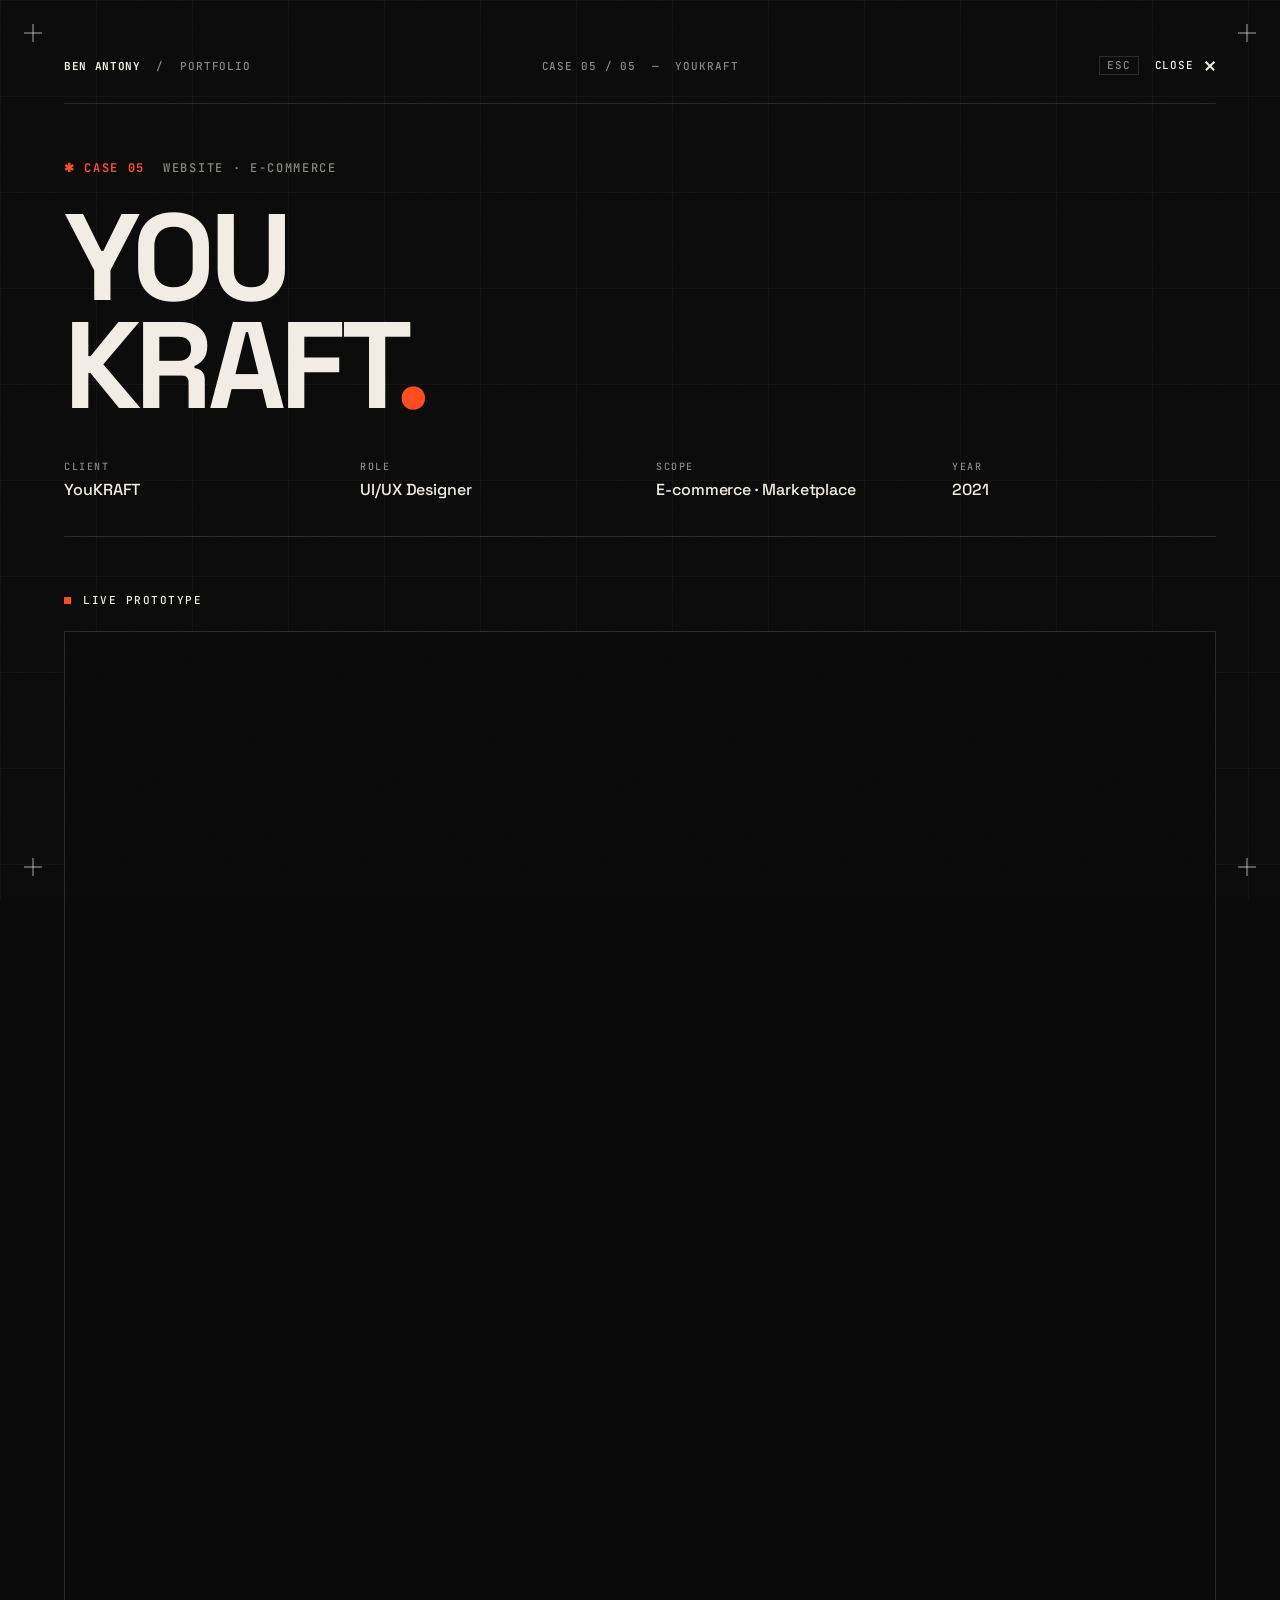
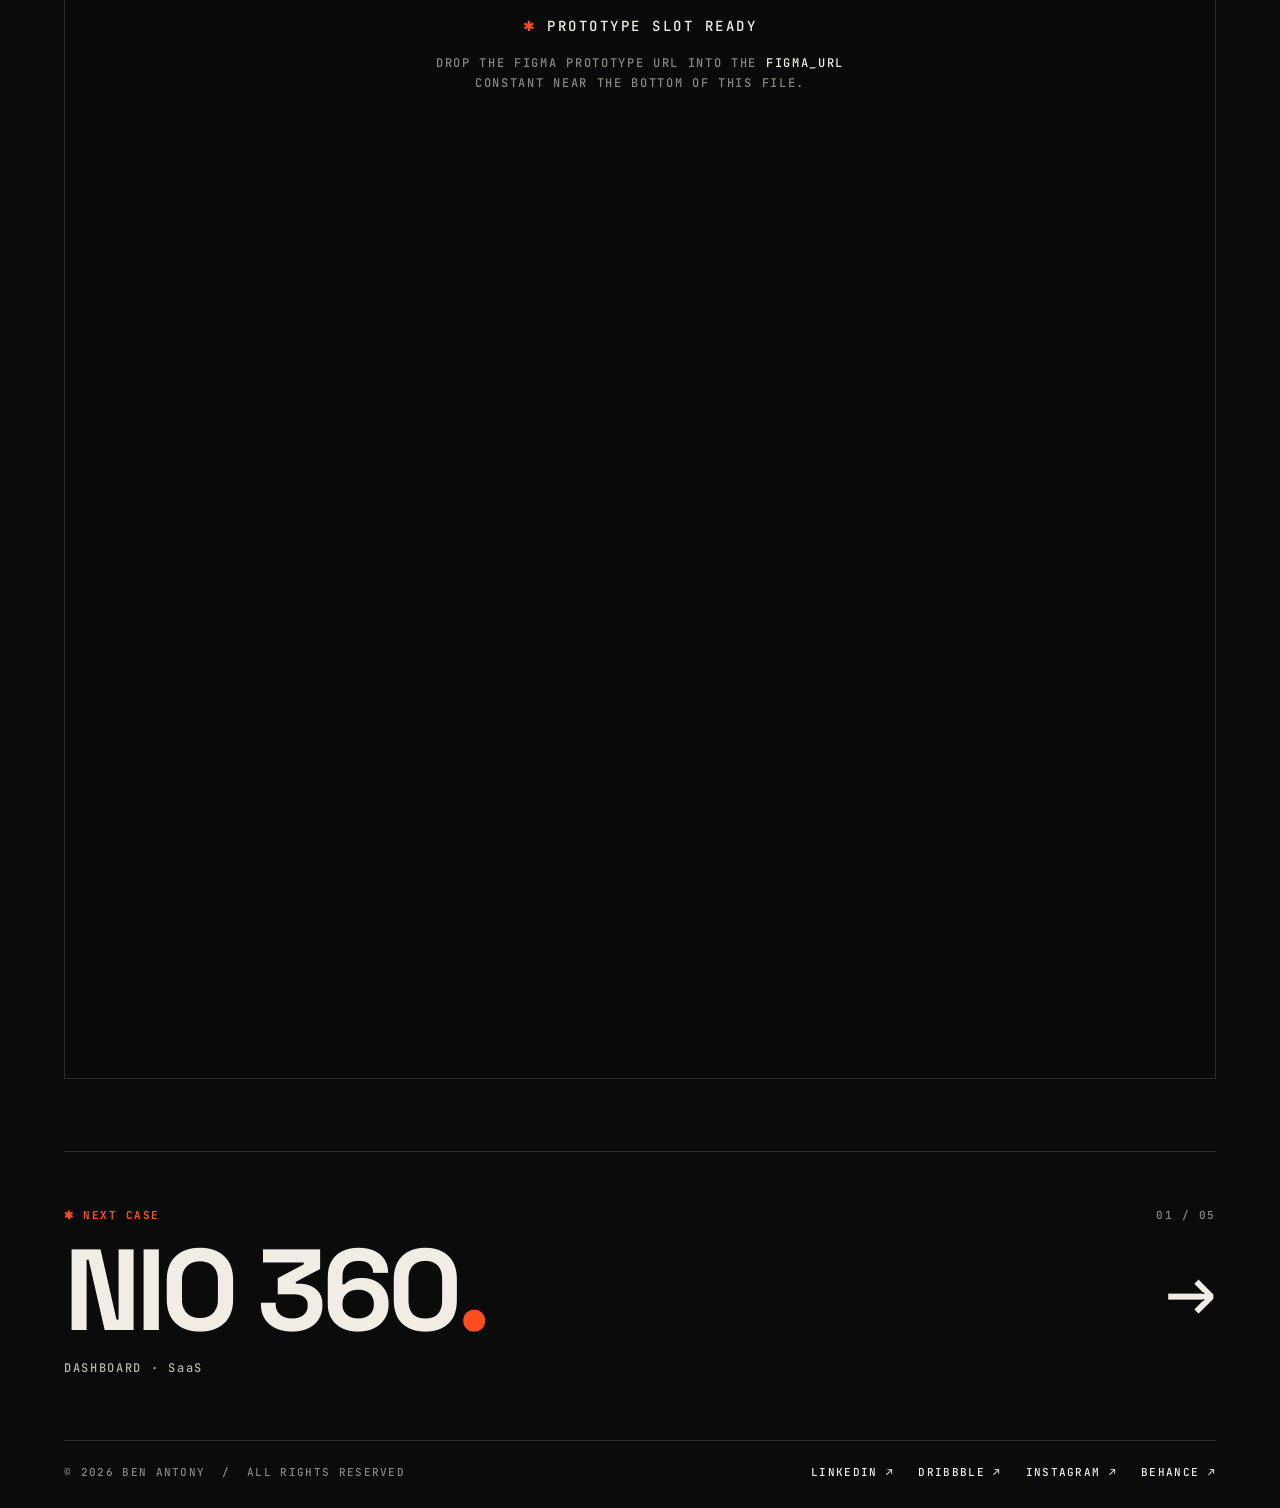
==== case-youkraft.html @ 95769788 "Add files via upload" ====
<!doctype html>
<html lang="en">
<head>
<meta charset="utf-8" />
<meta name="viewport" content="width=device-width, initial-scale=1" />
<title>YouKRAFT — Marketplace · Ben Antony</title>
<meta name="description" content="Case study — YouKRAFT, a marketplace for interior &amp; construction materials, by Ben Antony." />

<link rel="preconnect" href="https://fonts.googleapis.com">
<link rel="preconnect" href="https://fonts.gstatic.com" crossorigin>
<link href="https://fonts.googleapis.com/css2?family=Space+Grotesk:wght@500;700&family=JetBrains+Mono:wght@400;500;700&display=swap" rel="stylesheet">

<style>
  :root {
    --bg: #0B0B0B;
    --ink: #F2EDE4;
    --muted: rgba(242,237,228,0.55);
    --muted-soft: rgba(242,237,228,0.75);
    --accent: #FF4D1F;
    --rule: rgba(242,237,228,0.14);
    --rule-strong: rgba(242,237,228,0.28);
    --grid: rgba(242,237,228,0.04);
  }

  *, *::before, *::after { box-sizing: border-box; }
  html, body { margin: 0; padding: 0; background: var(--bg); color: var(--ink); scroll-behavior: smooth; }
  body {
    font-family: 'Space Grotesk', sans-serif;
    font-weight: 500;
    min-height: 100vh;
    overflow-x: hidden;
    -webkit-font-smoothing: antialiased;
    text-rendering: optimizeLegibility;
  }
  a { color: inherit; text-decoration: none; }
  button { font: inherit; color: inherit; background: none; border: none; padding: 0; cursor: pointer; }
  ::selection { background: var(--accent); color: #0a0a0a; }

  body::before {
    content: '';
    position: fixed; inset: 0;
    background-image: url("data:image/svg+xml;utf8,<svg xmlns='http://www.w3.org/2000/svg' width='240' height='240'><filter id='n'><feTurbulence baseFrequency='0.9' numOctaves='2' stitchTiles='stitch'/></filter><rect width='100%25' height='100%25' filter='url(%23n)' opacity='0.45'/></svg>");
    mix-blend-mode: overlay;
    opacity: 0.35;
    pointer-events: none;
    z-index: 100;
  }
  body::after {
    content: '';
    position: fixed; inset: 0;
    background-image:
      linear-gradient(var(--grid) 1px, transparent 1px),
      linear-gradient(90deg, var(--grid) 1px, transparent 1px);
    background-size: 96px 96px;
    pointer-events: none;
    z-index: 0;
  }

  .mark { position: fixed; width: 18px; height: 18px; z-index: 5; pointer-events: none; }
  .mark::before, .mark::after { content: ''; position: absolute; background: var(--ink); opacity: 0.7; }
  .mark::before { left: 50%; top: 0; bottom: 0; width: 1px; transform: translateX(-0.5px); }
  .mark::after  { top: 50%; left: 0; right: 0; height: 1px; transform: translateY(-0.5px); }
  .mark.tl { top: 24px; left: 24px; }
  .mark.tr { top: 24px; right: 24px; }
  .mark.bl { bottom: 24px; left: 24px; }
  .mark.br { bottom: 24px; right: 24px; }

  .page {
    position: relative;
    padding: 56px 64px 0 64px;
    z-index: 1;
  }

  .rail {
    display: grid;
    grid-template-columns: 1fr auto 1fr;
    align-items: center;
    gap: 24px;
    padding-bottom: 28px;
    border-bottom: 1px solid var(--rule);
    font-family: 'JetBrains Mono', monospace;
    font-size: 11px;
    letter-spacing: 0.08em;
    text-transform: uppercase;
    color: var(--muted);
  }
  .rail .l { text-align: left; }
  .rail .l .home { color: inherit; text-decoration: none; transition: color 0.2s ease; }
  .rail .l .home:hover { color: var(--accent); }
  .rail .c { text-align: center; }
  .rail .r { text-align: right; display: inline-flex; gap: 16px; justify-content: flex-end; align-items: center; }
  .rail b { color: var(--ink); font-weight: 700; letter-spacing: 0.06em; }
  .rail .close {
    display: inline-flex; align-items: center; gap: 10px;
    color: var(--ink);
    border-bottom: 1px solid transparent;
    transition: border-color 0.2s ease, color 0.2s ease;
  }
  .rail .close:hover { border-color: var(--ink); }
  .rail .close .x { width: 12px; height: 12px; position: relative; display: inline-block; }
  .rail .close .x::before, .rail .close .x::after {
    content: ''; position: absolute; top: 50%; left: 0; right: 0;
    height: 1.5px; background: currentColor;
  }
  .rail .close .x::before { transform: rotate(45deg); }
  .rail .close .x::after  { transform: rotate(-45deg); }
  .rail .kbd {
    display: inline-block;
    padding: 2px 7px;
    border: 1px solid var(--rule);
    color: var(--muted);
    font-size: 11px;
    letter-spacing: 0.08em;
    line-height: 1.2;
  }

  .hero {
    padding: 56px 0 36px;
    border-bottom: 1px solid var(--rule);
    display: flex;
    flex-direction: column;
    gap: 28px;
  }
  .hero .eyebrow {
    font-family: 'JetBrains Mono', monospace;
    font-size: 12px;
    letter-spacing: 0.14em;
    text-transform: uppercase;
    color: var(--muted);
    display: flex; align-items: baseline; gap: 18px; flex-wrap: wrap;
  }
  .hero .eyebrow .num { color: var(--accent); font-weight: 700; }
  .hero .title {
    font-weight: 700;
    font-size: clamp(48px, 9.6vw, 144px);
    line-height: 0.88;
    letter-spacing: -0.045em;
    margin: 0;
    text-transform: uppercase;
  }
  .hero .title .row { display: block; }
  .hero .title .dot { color: var(--accent); }
  .hero .meta {
    display: grid;
    grid-template-columns: repeat(4, 1fr);
    gap: 32px;
    padding-top: 12px;
  }
  .hero .meta .cell { display: flex; flex-direction: column; gap: 6px; }
  .hero .meta .k {
    font-family: 'JetBrains Mono', monospace;
    font-size: 10px;
    letter-spacing: 0.16em;
    text-transform: uppercase;
    color: var(--muted);
  }
  .hero .meta .v {
    font-size: 16px;
    color: var(--ink);
    font-weight: 500;
    letter-spacing: -0.005em;
  }

  .proto-wrap {
    padding: 56px 0 72px;
    border-bottom: 1px solid var(--rule);
  }
  .proto-head {
    display: flex;
    justify-content: space-between;
    align-items: baseline;
    gap: 24px;
    margin-bottom: 24px;
    font-family: 'JetBrains Mono', monospace;
    font-size: 11px;
    letter-spacing: 0.14em;
    text-transform: uppercase;
    color: var(--muted);
  }
  .proto-head .l { color: var(--ink); display: inline-flex; align-items: center; gap: 12px; }
  .proto-head .l .dot {
    width: 7px; height: 7px;
    background: var(--accent);
    display: inline-block;
    animation: pulse 2.4s ease-in-out infinite;
  }
  @keyframes pulse {
    0%, 100% { opacity: 1; }
    50% { opacity: 0.4; }
  }
  .proto-head .r a {
    color: var(--ink);
    border-bottom: 1px solid transparent;
    transition: border-color 0.2s ease, color 0.2s ease;
  }
  .proto-head .r a:hover { color: var(--accent); border-color: var(--accent); }
  .proto-frame {
    position: relative;
    width: 100%;
    aspect-ratio: var(--proto-aspect, 9 / 16);
    background: #0a0a0a;
    border: 1px solid var(--rule);
    overflow: hidden;
  }
  .proto-frame iframe {
    position: absolute;
    inset: 0;
    width: 100%;
    height: 100%;
    border: 0;
  }
  .proto-empty {
    position: absolute;
    inset: 0;
    display: flex;
    flex-direction: column;
    align-items: center;
    justify-content: center;
    gap: 18px;
    text-align: center;
    padding: 24px;
    font-family: 'JetBrains Mono', monospace;
    font-size: 12px;
    letter-spacing: 0.14em;
    text-transform: uppercase;
    color: var(--muted);
  }
  .proto-empty .head {
    color: var(--ink);
    font-size: 14px;
    letter-spacing: 0.18em;
  }
  .proto-empty .head::before {
    content: '✱';
    color: var(--accent);
    margin-right: 10px;
  }
  .proto-empty .sub { max-width: 480px; line-height: 1.7; }

  /* Next case */
  .next-case {
    border-bottom: 1px solid var(--rule);
  }
  .next-link {
    display: block;
    padding: 56px 0 64px;
    position: relative;
    transition: padding-left 0.35s cubic-bezier(0.16, 1, 0.3, 1);
  }
  .next-link:hover { padding-left: 12px; }
  .next-meta {
    display: flex;
    justify-content: space-between;
    align-items: baseline;
    gap: 24px;
    margin-bottom: 18px;
    font-family: 'JetBrains Mono', monospace;
    font-size: 11px;
    letter-spacing: 0.14em;
    text-transform: uppercase;
    color: var(--muted);
  }
  .next-meta .label { color: var(--accent); font-weight: 700; }
  .next-row {
    display: flex;
    justify-content: space-between;
    align-items: center;
    gap: 24px;
  }
  .next-title {
    font-weight: 700;
    font-size: clamp(48px, 9vw, 132px);
    line-height: 0.88;
    letter-spacing: -0.045em;
    text-transform: uppercase;
    margin: 0;
  }
  .next-title .dot { color: var(--accent); }
  .next-arrow {
    font-size: clamp(32px, 5vw, 64px);
    font-weight: 500;
    line-height: 1;
    transition: transform 0.35s cubic-bezier(0.16, 1, 0.3, 1), color 0.25s ease;
    color: var(--ink);
    flex-shrink: 0;
  }
  .next-link:hover .next-arrow { transform: translateX(16px); color: var(--accent); }
  .next-tags {
    margin-top: 18px;
    font-family: 'JetBrains Mono', monospace;
    font-size: 12px;
    letter-spacing: 0.14em;
    text-transform: uppercase;
    color: var(--muted-soft);
  }

  .foot {
    display: grid;
    grid-template-columns: 1fr 1fr;
    gap: 32px;
    padding: 24px 0 28px;
    font-family: 'JetBrains Mono', monospace;
    font-size: 11px;
    letter-spacing: 0.12em;
    text-transform: uppercase;
    color: var(--muted);
  }
  .foot a { color: var(--ink); border-bottom: 1px solid transparent; transition: border-color 0.2s ease, color 0.2s ease; }
  .foot a:hover { color: var(--accent); border-color: var(--accent); }
  .foot .socials { display: flex; gap: 24px; justify-content: flex-end; flex-wrap: wrap; }

  .totop {
    position: fixed;
    right: 24px;
    bottom: 24px;
    z-index: 6;
    width: 48px; height: 48px;
    border: 1px solid var(--rule-strong);
    background: var(--bg);
    display: inline-flex; align-items: center; justify-content: center;
    color: var(--ink);
    font-family: 'JetBrains Mono', monospace;
    font-size: 16px;
    font-weight: 700;
    opacity: 0;
    transform: translateY(12px);
    transition: opacity 0.3s ease, transform 0.3s ease, color 0.2s ease, border-color 0.2s ease, background 0.2s ease;
  }
  .totop.on { opacity: 1; transform: translateY(0); }
  .totop:hover { background: var(--accent); border-color: var(--accent); color: #0a0a0a; }

  @media (max-width: 1024px) {
    .page { padding: 44px 28px 0; }
    .hero .meta { grid-template-columns: repeat(2, 1fr); gap: 20px; }
  }
  @media (max-width: 720px) {
    .mark { width: 12px; height: 12px; }
    .rail { grid-template-columns: 1fr auto; gap: 12px; }
    .rail .c { display: none; }
    .hero { padding: 36px 0 24px; gap: 22px; }
    .hero .title { font-size: clamp(40px, 14vw, 96px); }
    .proto-wrap { padding: 36px 0 56px; }
    .proto-head { flex-wrap: wrap; gap: 12px; }
    .proto-frame { aspect-ratio: 9 / 16; }
    .next-link { padding: 36px 0 44px; }
    .next-title { font-size: clamp(36px, 13vw, 80px); }
    .next-arrow { font-size: clamp(24px, 7vw, 40px); }
    .foot { grid-template-columns: 1fr; gap: 16px; padding: 18px 0 22px; }
    .foot .socials { justify-content: flex-start; }
  }
</style>
<script>try{if(sessionStorage.getItem('pt-light')){document.documentElement.classList.add('pt-light');sessionStorage.removeItem('pt-light');setTimeout(function(){document.documentElement.classList.remove('pt-light');},850);}}catch(e){}</script>
<link rel="stylesheet" href="assets/transition.css" />
</head>
<body id="top">
  <div class="page-transition intro" aria-hidden="true"></div>

  <span class="mark tl" aria-hidden="true"></span>
  <span class="mark tr" aria-hidden="true"></span>
  <span class="mark bl" aria-hidden="true"></span>
  <span class="mark br" aria-hidden="true"></span>

  <div class="page">
    <header class="rail">
      <div class="l"><b>Ben Antony</b> &nbsp;/&nbsp; <a class="home" href="index.html">Portfolio</a></div>
      <div class="c">Case 05 / 05 &nbsp;—&nbsp; YouKRAFT</div>
      <div class="r">
        <span class="kbd">ESC</span>
        <a href="works.html" class="close" aria-label="Back to works">
          <span>Close</span>
          <span class="x" aria-hidden="true"></span>
        </a>
      </div>
    </header>

    <section class="hero">
      <div class="eyebrow">
        <span class="num">✱ Case 05</span>
        <span>Website · E-commerce</span>
      </div>
      <h1 class="title">
        <span class="row">You</span>
        <span class="row">KRAFT<span class="dot">.</span></span>
      </h1>
      <div class="meta">
        <div class="cell">
          <div class="k">Client</div>
          <div class="v">YouKRAFT</div>
        </div>
        <div class="cell">
          <div class="k">Role</div>
          <div class="v">UI/UX Designer</div>
        </div>
        <div class="cell">
          <div class="k">Scope</div>
          <div class="v">E-commerce · Marketplace</div>
        </div>
        <div class="cell">
          <div class="k">Year</div>
          <div class="v">2021</div>
        </div>
      </div>
    </section>

    <section class="proto-wrap" aria-label="Interactive prototype">
      <div class="proto-head">
        <div class="l"><span class="dot" aria-hidden="true"></span>Live Prototype</div>
        <div class="r"></div>
      </div>
      <div class="proto-frame" id="proto-frame">
        <div class="proto-empty" id="proto-empty">
          <div class="head">Prototype slot ready</div>
          <div class="sub">Drop the Figma prototype URL into the <code style="font-family:inherit;color:var(--ink);">FIGMA_URL</code> constant near the bottom of this file.</div>
        </div>
      </div>
    </section>

    <section class="next-case" aria-label="Next case study">
      <a href="case-nio.html" class="next-link">
        <div class="next-meta">
          <span class="label">✱ Next Case</span>
          <span>01 / 05</span>
        </div>
        <div class="next-row">
          <h2 class="next-title">Nio 360<span class="dot">.</span></h2>
          <span class="next-arrow" aria-hidden="true">→</span>
        </div>
        <div class="next-tags">Dashboard · <span style="text-transform:none">SaaS</span></div>
      </a>
    </section>

    <footer class="foot">
      <div>© 2026 Ben Antony &nbsp;/&nbsp; All Rights Reserved</div>
      <div class="socials">
        <a href="https://www.linkedin.com/in/ben-antony-080307108?utm_source=share&amp;utm_campaign=share_via&amp;utm_content=profile&amp;utm_medium=android_app" target="_blank" rel="noopener">LinkedIn ↗</a>
        <a href="https://dribbble.com/BenJohnAntony" target="_blank" rel="noopener">Dribbble ↗</a>
        <a href="https://www.instagram.com/benjohnantony.designs/" target="_blank" rel="noopener">Instagram ↗</a>
        <a href="https://www.behance.net/Benjohnantony" target="_blank" rel="noopener">Behance ↗</a>
      </div>
    </footer>
  </div>

  <a href="#top" class="totop" id="totop" aria-label="Back to top">↑</a>

  <script>
    /* ESC returns to works */
    document.addEventListener('keydown', (e) => {
      if (e.key === 'Escape') window.location.href = 'works.html';
    });

    (function(){
      const btn = document.getElementById('totop');
      if (!btn) return;
      window.addEventListener('scroll', () => {
        if (window.scrollY > 600) btn.classList.add('on');
        else btn.classList.remove('on');
      }, { passive: true });
    })();

    /* Paste your Figma prototype link below — accepts either figma.com/proto or embed.figma.com URLs.
       Note: scaling=min-zoom keeps the prototype within the frame (no internal scroll),
       so page scroll passes the iframe naturally. */
    const FIGMA_URL = "";

    (function(){
      const frame = document.getElementById('proto-frame');
      const empty = document.getElementById('proto-empty');
      if (!frame || !FIGMA_URL) return;

      function toEmbed(url) {
        try {
          const u = new URL(url);
          if (u.hostname === 'embed.figma.com') return u.toString();
          if (u.hostname.endsWith('figma.com') && (u.pathname.startsWith('/proto/') || u.pathname.startsWith('/design/'))) {
            u.hostname = 'embed.figma.com';
            if (!u.searchParams.has('embed-host')) u.searchParams.set('embed-host', 'share');
            return u.toString();
          }
          return url;
        } catch (_) { return url; }
      }

      const embedUrl = toEmbed(FIGMA_URL);
      const iframe = document.createElement('iframe');
      iframe.setAttribute('allowfullscreen', '');
      iframe.setAttribute('title', 'YouKRAFT · Figma prototype');
      iframe.src = embedUrl;
      frame.appendChild(iframe);
      if (empty) empty.remove();
    })();
  </script>
  <script src="assets/transition.js"></script>
</body>
</html>
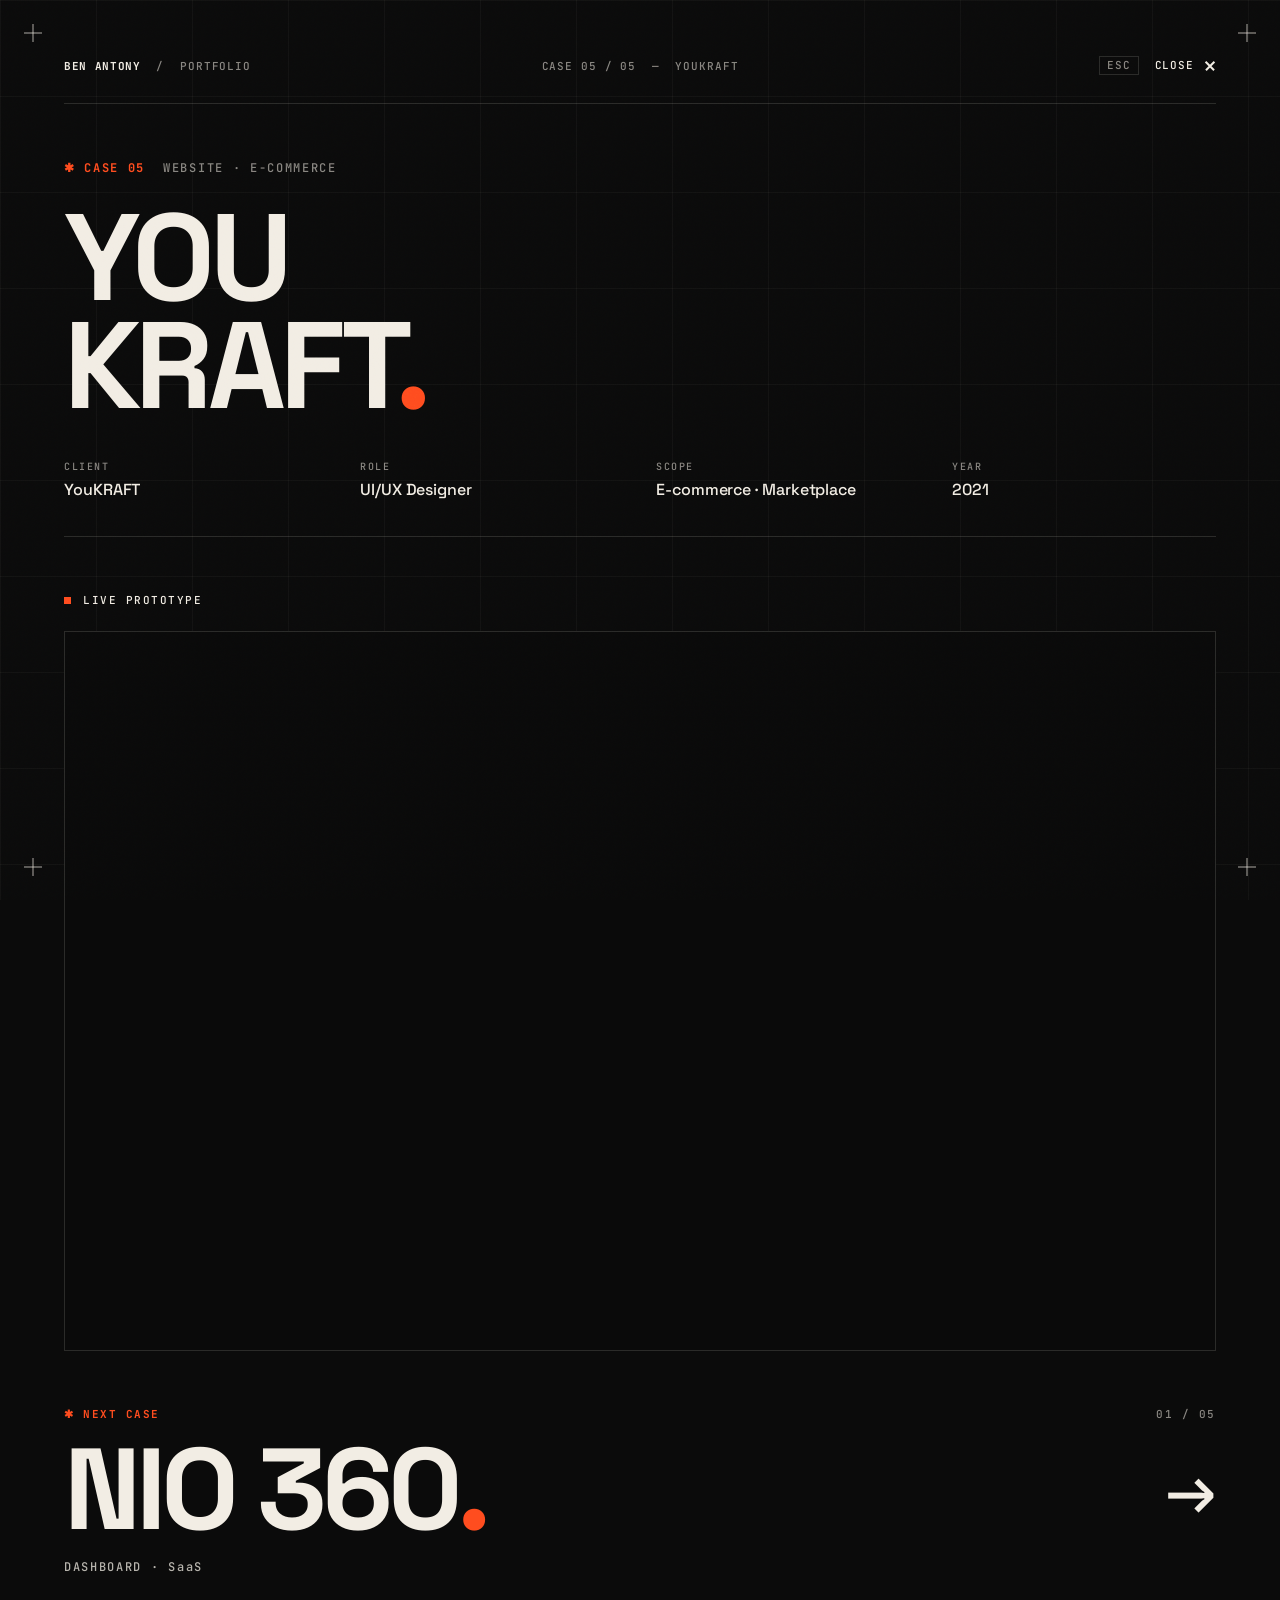
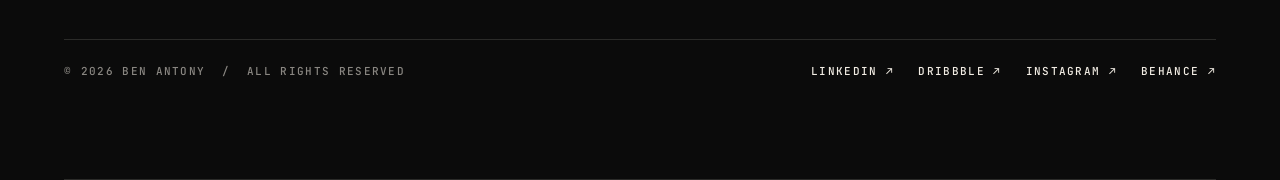
==== commit 5e183317: "Add files via upload" ====
--- a/case-youkraft.html
+++ b/case-youkraft.html
@@ -197,7 +197,7 @@
   .proto-frame {
     position: relative;
     width: 100%;
-    aspect-ratio: var(--proto-aspect, 9 / 16);
+    aspect-ratio: var(--proto-aspect, 16 / 10);
     background: #0a0a0a;
     border: 1px solid var(--rule);
     overflow: hidden;
@@ -341,7 +341,7 @@
     .hero .title { font-size: clamp(40px, 14vw, 96px); }
     .proto-wrap { padding: 36px 0 56px; }
     .proto-head { flex-wrap: wrap; gap: 12px; }
-    .proto-frame { aspect-ratio: 9 / 16; }
+    .proto-frame { aspect-ratio: 4 / 3; }
     .next-link { padding: 36px 0 44px; }
     .next-title { font-size: clamp(36px, 13vw, 80px); }
     .next-arrow { font-size: clamp(24px, 7vw, 40px); }
@@ -413,8 +413,6 @@
           <div class="sub">Drop the Figma prototype URL into the <code style="font-family:inherit;color:var(--ink);">FIGMA_URL</code> constant near the bottom of this file.</div>
         </div>
       </div>
-    </section>
-
     <section class="next-case" aria-label="Next case study">
       <a href="case-nio.html" class="next-link">
         <div class="next-meta">
@@ -460,7 +458,7 @@
     /* Paste your Figma prototype link below — accepts either figma.com/proto or embed.figma.com URLs.
        Note: scaling=min-zoom keeps the prototype within the frame (no internal scroll),
        so page scroll passes the iframe naturally. */
-    const FIGMA_URL = "";
+    const FIGMA_URL = "https://www.figma.com/proto/75kvMOdQPjDohv5BrtXfXx/Link?node-id=2152-10910&viewport=-1228%2C-2371%2C0.27&t=3C13OJNhvlm3A2Xc-8&scaling=scale-down-width&content-scaling=fixed&page-id=0%3A1&hotspot-hints=0&disable-default-keyboard-nav=1&hide-ui=1";
 
     (function(){
       const frame = document.getElementById('proto-frame');
--- a/assets/transition.css
+++ b/assets/transition.css
@@ -0,0 +1,44 @@
+/* Page transition — orange slab.
+   On every page load: slab starts covering, slides up off-screen (reveal).
+   On link click (handled by transition.js): slab slides up from bottom to cover. */
+
+.page-transition {
+  position: fixed;
+  inset: 0;
+  z-index: 9000;
+  pointer-events: none;
+  background: #FF4D1F;
+  transform: translateY(101%);
+  will-change: transform;
+  overflow: hidden;
+}
+
+/* Per-page override — contact uses an orange background, so the slab swaps
+   to the brand cream/white for contrast. */
+.page-transition.theme-light,
+html.pt-light .page-transition { background: #F2EDE4; }
+
+/* Reveal — runs immediately on page load */
+.page-transition.intro {
+  transform: translateY(0);
+  animation: page-reveal 800ms cubic-bezier(0.64, 0, 0.78, 0) forwards;
+}
+
+@keyframes page-reveal {
+  0%   { transform: translateY(0); }
+  100% { transform: translateY(-101%); }
+}
+
+/* Cover — applied via JS when leaving the page */
+.page-transition.outro {
+  animation: page-cover 650ms cubic-bezier(0.22, 1, 0.36, 1) forwards;
+}
+
+@keyframes page-cover {
+  0%   { transform: translateY(101%); }
+  100% { transform: translateY(0); }
+}
+
+@media (prefers-reduced-motion: reduce) {
+  .page-transition { display: none; }
+}
